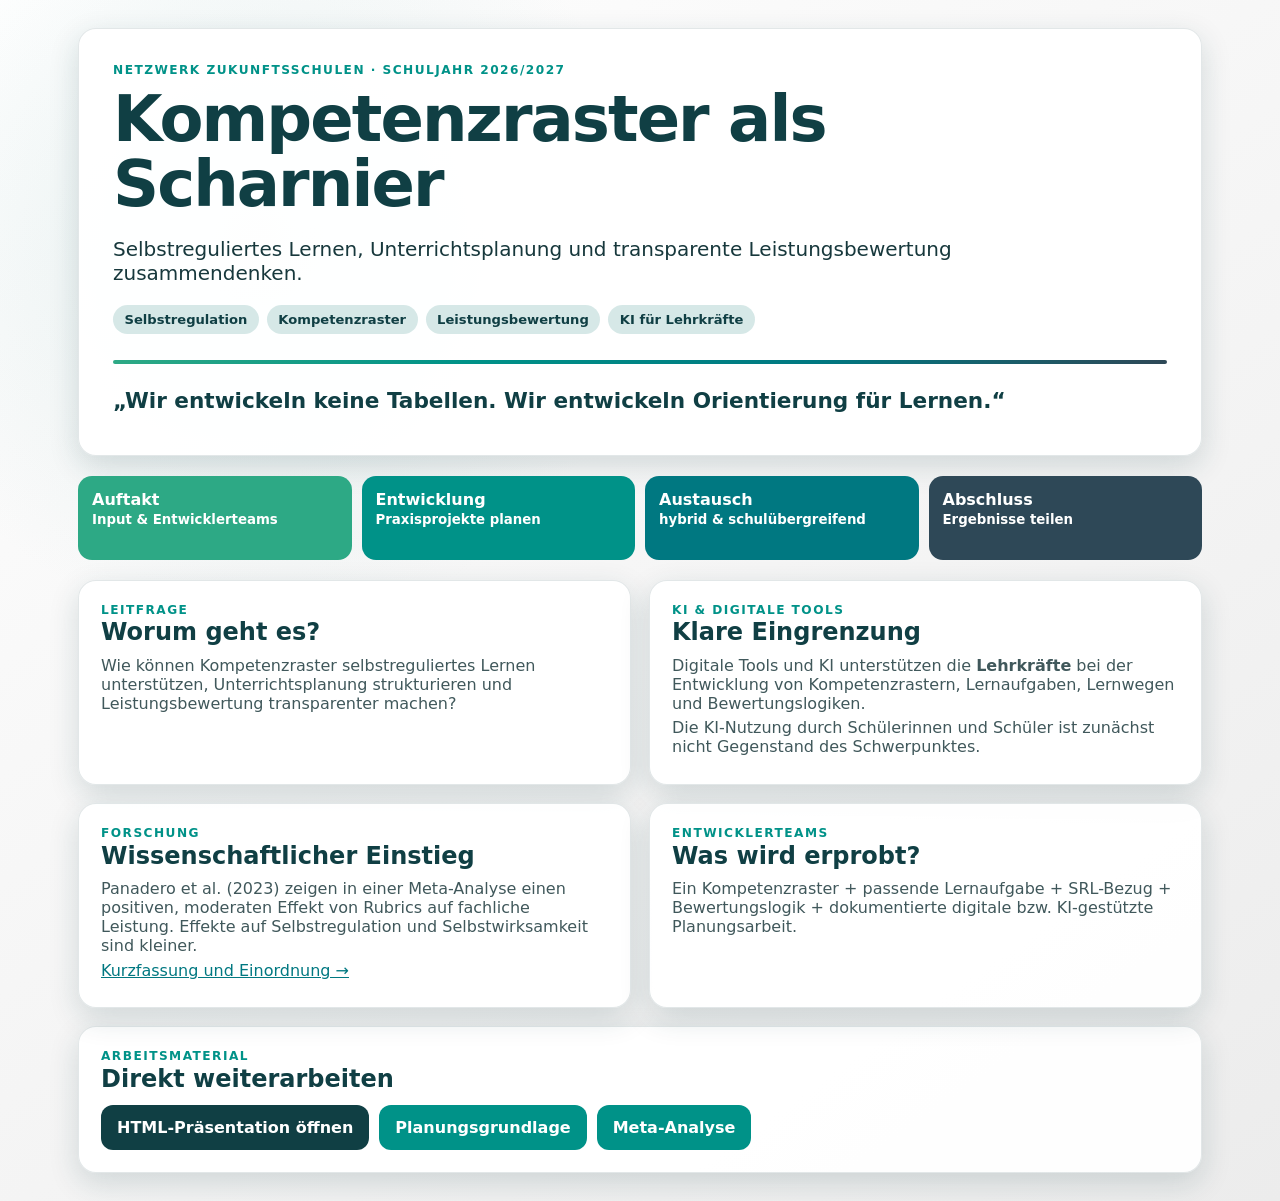
==== 2026-2027/index.html @ 11c79eee "Erstelle Übersichtsseite Netzwerkjahr 2026/27" ====
<!doctype html>
<html lang="de">
<head>
<meta charset="utf-8">
<meta name="viewport" content="width=device-width,initial-scale=1">
<title>Netzwerk Zukunftsschulen · 2026/2027</title>
<link rel="stylesheet" href="assets/netzwerk-2026.css">
<style>
  body{min-height:100vh}
  .hero{padding:34px}
  .grid{display:grid;grid-template-columns:repeat(2,minmax(0,1fr));gap:18px;margin-top:20px}
  .box{padding:22px}
  .box h2{margin:.1rem 0 .6rem;color:var(--nw-petrol)}
  .box p{margin:.35rem 0;color:#40585b}
  .timeline{display:grid;grid-template-columns:repeat(4,1fr);gap:10px;margin-top:20px}
  .step{padding:14px;border-radius:14px;color:white;font-weight:800;min-height:84px}
  .step:nth-child(1){background:var(--nw-green)}
  .step:nth-child(2){background:var(--nw-turquoise)}
  .step:nth-child(3){background:var(--nw-bluepetrol)}
  .step:nth-child(4){background:var(--nw-slate)}
  .quote{font-size:1.35rem;font-weight:900;color:var(--nw-petrol);margin:24px 0 8px}
  @media(max-width:800px){.grid,.timeline{grid-template-columns:1fr}.nw-shell{padding:16px}.hero{padding:24px}}
</style>
</head>
<body>
<main class="nw-shell">
  <section class="nw-card hero">
    <div class="nw-kicker">Netzwerk Zukunftsschulen · Schuljahr 2026/2027</div>
    <h1 class="nw-title" style="font-size:clamp(2rem,5vw,4.2rem);line-height:1.02;margin:.6rem 0 1rem">
      Kompetenzraster als Scharnier
    </h1>
    <p style="font-size:1.25rem;max-width:850px">
      Selbstreguliertes Lernen, Unterrichtsplanung und transparente Leistungsbewertung zusammendenken.
    </p>
    <div style="display:flex;gap:8px;flex-wrap:wrap;margin-top:16px">
      <span class="nw-chip">Selbstregulation</span>
      <span class="nw-chip">Kompetenzraster</span>
      <span class="nw-chip">Leistungsbewertung</span>
      <span class="nw-chip">KI für Lehrkräfte</span>
    </div>
    <hr class="nw-rule" style="margin:26px 0 18px">
    <p class="quote">„Wir entwickeln keine Tabellen. Wir entwickeln Orientierung für Lernen.“</p>
  </section>

  <section class="timeline">
    <div class="step">Auftakt<br><small>Input & Entwicklerteams</small></div>
    <div class="step">Entwicklung<br><small>Praxisprojekte planen</small></div>
    <div class="step">Austausch<br><small>hybrid & schulübergreifend</small></div>
    <div class="step">Abschluss<br><small>Ergebnisse teilen</small></div>
  </section>

  <section class="grid">
    <article class="nw-card box">
      <div class="nw-kicker">Leitfrage</div>
      <h2>Worum geht es?</h2>
      <p>Wie können Kompetenzraster selbstreguliertes Lernen unterstützen, Unterrichtsplanung strukturieren und Leistungsbewertung transparenter machen?</p>
    </article>

    <article class="nw-card box">
      <div class="nw-kicker">KI & digitale Tools</div>
      <h2>Klare Eingrenzung</h2>
      <p>Digitale Tools und KI unterstützen die <strong>Lehrkräfte</strong> bei der Entwicklung von Kompetenzrastern, Lernaufgaben, Lernwegen und Bewertungslogiken.</p>
      <p>Die KI-Nutzung durch Schülerinnen und Schüler ist zunächst nicht Gegenstand des Schwerpunktes.</p>
    </article>

    <article class="nw-card box">
      <div class="nw-kicker">Forschung</div>
      <h2>Wissenschaftlicher Einstieg</h2>
      <p>Panadero et al. (2023) zeigen in einer Meta-Analyse einen positiven, moderaten Effekt von Rubrics auf fachliche Leistung. Effekte auf Selbstregulation und Selbstwirksamkeit sind kleiner.</p>
      <p><a href="quellen/metastudie-rubrics.md">Kurzfassung und Einordnung →</a></p>
    </article>

    <article class="nw-card box">
      <div class="nw-kicker">Entwicklerteams</div>
      <h2>Was wird erprobt?</h2>
      <p>Ein Kompetenzraster + passende Lernaufgabe + SRL-Bezug + Bewertungslogik + dokumentierte digitale bzw. KI-gestützte Planungsarbeit.</p>
    </article>
  </section>

  <section class="nw-card box" style="margin-top:18px">
    <div class="nw-kicker">Arbeitsmaterial</div>
    <h2>Direkt weiterarbeiten</h2>
    <div style="display:flex;gap:10px;flex-wrap:wrap;margin-top:12px">
      <a class="nw-btn" href="praesentationen/01-auftakt-kompetenzraster.html">HTML-Präsentation öffnen</a>
      <a class="nw-btn secondary" href="planung.md">Planungsgrundlage</a>
      <a class="nw-btn secondary" href="quellen/metastudie-rubrics.md">Meta-Analyse</a>
    </div>
  </section>
</main>
</body>
</html>
---- 2026-2027/assets/netzwerk-2026.css ----
:root{
  --nw-petrol:#103F44;
  --nw-petrol-soft:#2B4D4F;
  --nw-green:#2DA985;
  --nw-turquoise:#009288;
  --nw-bluepetrol:#007881;
  --nw-slate:#2E4857;
  --nw-aqua:#A5CCCB;
  --nw-light:#ECECEC;
  --nw-mid:#D1D5D5;
  --nw-white:#FFFFFF;
  --nw-text:#17383C;
  --nw-shadow:rgba(16,63,68,.16);
}
*{box-sizing:border-box}
html,body{margin:0;padding:0}
body{
  font-family:Inter,ui-sans-serif,system-ui,-apple-system,BlinkMacSystemFont,"Segoe UI",sans-serif;
  color:var(--nw-text);
  background:
    radial-gradient(circle at 20% 20%,rgba(165,204,203,.26),transparent 28%),
    linear-gradient(145deg,#fff 0%,var(--nw-light) 100%);
}
a{color:var(--nw-bluepetrol)}
.nw-shell{max-width:1180px;margin:0 auto;padding:28px}
.nw-card{
  background:rgba(255,255,255,.94);
  border:1px solid rgba(16,63,68,.12);
  border-radius:18px;
  box-shadow:0 10px 30px var(--nw-shadow);
}
.nw-kicker{
  text-transform:uppercase;
  letter-spacing:.12em;
  font-weight:800;
  color:var(--nw-turquoise);
  font-size:.76rem;
}
.nw-title{
  color:var(--nw-petrol);
  font-weight:900;
  letter-spacing:-.03em;
}
.nw-accent{color:var(--nw-turquoise)}
.nw-chip{
  display:inline-flex;
  align-items:center;
  padding:.42rem .72rem;
  border-radius:999px;
  background:rgba(165,204,203,.45);
  color:var(--nw-petrol);
  font-weight:800;
  font-size:.82rem;
}
.nw-rule{
  height:4px;
  border:0;
  border-radius:999px;
  background:linear-gradient(90deg,var(--nw-green),var(--nw-turquoise),var(--nw-bluepetrol),var(--nw-slate));
}
.nw-btn{
  display:inline-flex;
  align-items:center;
  gap:.5rem;
  text-decoration:none;
  background:var(--nw-petrol);
  color:white;
  border-radius:12px;
  padding:.8rem 1rem;
  font-weight:800;
}
.nw-btn.secondary{background:var(--nw-turquoise)}
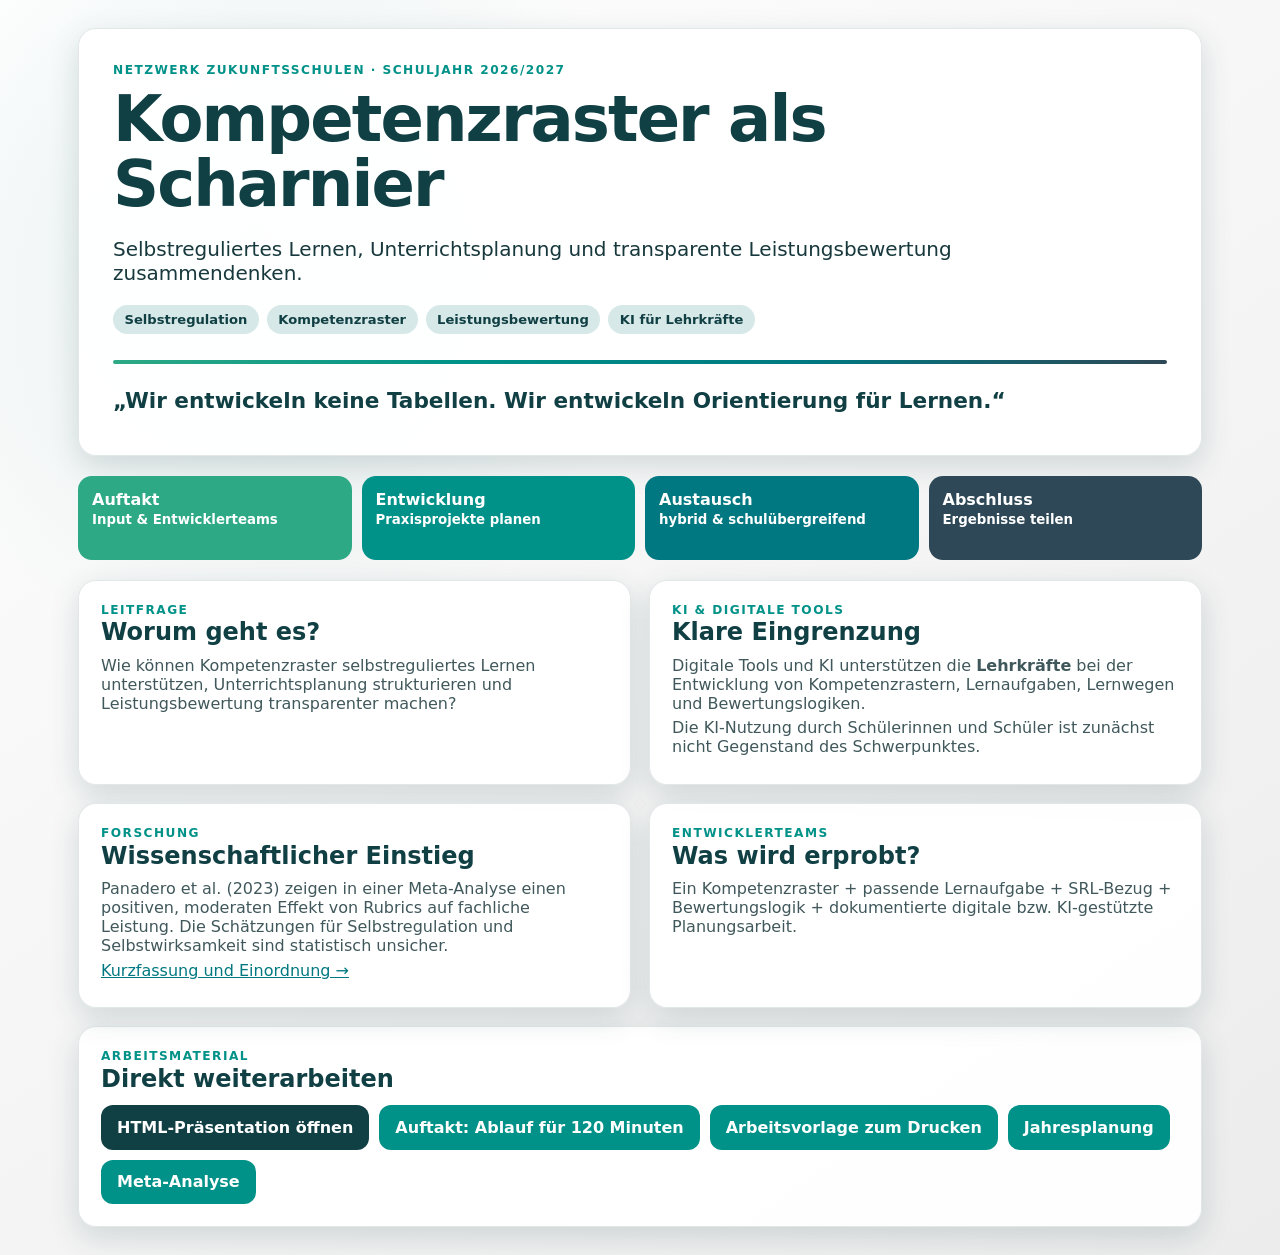
==== commit fbb176d8: "Entwurf für Netzwerkauftakt 2026/2027 auf 120 Minuten ausrichten" ====
--- a/2026-2027/index.html
+++ b/2026-2027/index.html
@@ -66,7 +66,7 @@
     <article class="nw-card box">
       <div class="nw-kicker">Forschung</div>
       <h2>Wissenschaftlicher Einstieg</h2>
-      <p>Panadero et al. (2023) zeigen in einer Meta-Analyse einen positiven, moderaten Effekt von Rubrics auf fachliche Leistung. Effekte auf Selbstregulation und Selbstwirksamkeit sind kleiner.</p>
+      <p>Panadero et al. (2023) zeigen in einer Meta-Analyse einen positiven, moderaten Effekt von Rubrics auf fachliche Leistung. Die Schätzungen für Selbstregulation und Selbstwirksamkeit sind statistisch unsicher.</p>
       <p><a href="quellen/metastudie-rubrics.md">Kurzfassung und Einordnung →</a></p>
     </article>
 
@@ -82,7 +82,9 @@
     <h2>Direkt weiterarbeiten</h2>
     <div style="display:flex;gap:10px;flex-wrap:wrap;margin-top:12px">
       <a class="nw-btn" href="praesentationen/01-auftakt-kompetenzraster.html">HTML-Präsentation öffnen</a>
-      <a class="nw-btn secondary" href="planung.md">Planungsgrundlage</a>
+      <a class="nw-btn secondary" href="auftakt-120-minuten.md">Auftakt: Ablauf für 120 Minuten</a>
+      <a class="nw-btn secondary" href="materialien/auftakt-arbeitsvorlage.html">Arbeitsvorlage zum Drucken</a>
+      <a class="nw-btn secondary" href="planung.md">Jahresplanung</a>
       <a class="nw-btn secondary" href="quellen/metastudie-rubrics.md">Meta-Analyse</a>
     </div>
   </section>
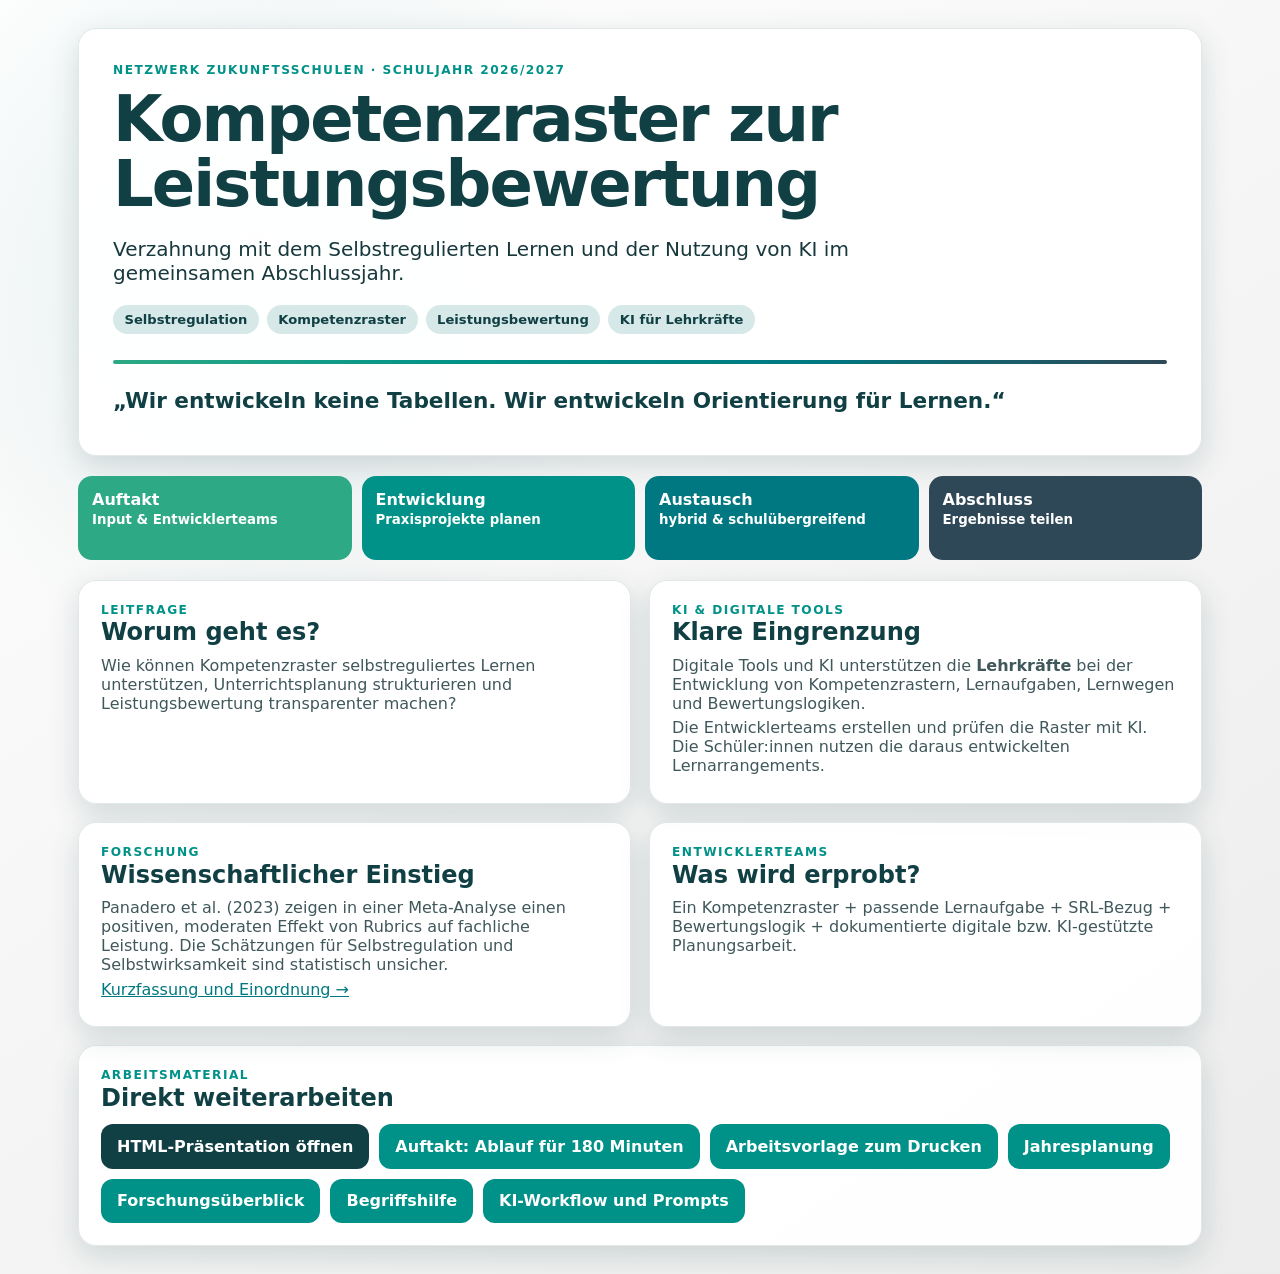
==== commit 3837dc55: "Abschlussjahr mit KI-Werkstatt und Austausch auf 180 Minuten ausrichten" ====
--- a/2026-2027/index.html
+++ b/2026-2027/index.html
@@ -27,10 +27,10 @@
   <section class="nw-card hero">
     <div class="nw-kicker">Netzwerk Zukunftsschulen · Schuljahr 2026/2027</div>
     <h1 class="nw-title" style="font-size:clamp(2rem,5vw,4.2rem);line-height:1.02;margin:.6rem 0 1rem">
-      Kompetenzraster als Scharnier
+      Kompetenzraster zur Leistungsbewertung
     </h1>
     <p style="font-size:1.25rem;max-width:850px">
-      Selbstreguliertes Lernen, Unterrichtsplanung und transparente Leistungsbewertung zusammendenken.
+      Verzahnung mit dem Selbstregulierten Lernen und der Nutzung von KI im gemeinsamen Abschlussjahr.
     </p>
     <div style="display:flex;gap:8px;flex-wrap:wrap;margin-top:16px">
       <span class="nw-chip">Selbstregulation</span>
@@ -60,7 +60,7 @@
       <div class="nw-kicker">KI & digitale Tools</div>
       <h2>Klare Eingrenzung</h2>
       <p>Digitale Tools und KI unterstützen die <strong>Lehrkräfte</strong> bei der Entwicklung von Kompetenzrastern, Lernaufgaben, Lernwegen und Bewertungslogiken.</p>
-      <p>Die KI-Nutzung durch Schülerinnen und Schüler ist zunächst nicht Gegenstand des Schwerpunktes.</p>
+      <p>Die Entwicklerteams erstellen und prüfen die Raster mit KI. Die Schüler:innen nutzen die daraus entwickelten Lernarrangements.</p>
     </article>
 
     <article class="nw-card box">
@@ -82,10 +82,12 @@
     <h2>Direkt weiterarbeiten</h2>
     <div style="display:flex;gap:10px;flex-wrap:wrap;margin-top:12px">
       <a class="nw-btn" href="praesentationen/01-auftakt-kompetenzraster.html">HTML-Präsentation öffnen</a>
-      <a class="nw-btn secondary" href="auftakt-120-minuten.md">Auftakt: Ablauf für 120 Minuten</a>
+      <a class="nw-btn secondary" href="auftakt-180-minuten.md">Auftakt: Ablauf für 180 Minuten</a>
       <a class="nw-btn secondary" href="materialien/auftakt-arbeitsvorlage.html">Arbeitsvorlage zum Drucken</a>
       <a class="nw-btn secondary" href="planung.md">Jahresplanung</a>
-      <a class="nw-btn secondary" href="quellen/metastudie-rubrics.md">Meta-Analyse</a>
+      <a class="nw-btn secondary" href="quellen/forschungsbasis-auftakt.md">Forschungsüberblick</a>
+      <a class="nw-btn secondary" href="materialien/begriffshilfe.md">Begriffshilfe</a>
+      <a class="nw-btn secondary" href="materialien/ki-workflow.md">KI-Workflow und Prompts</a>
     </div>
   </section>
 </main>
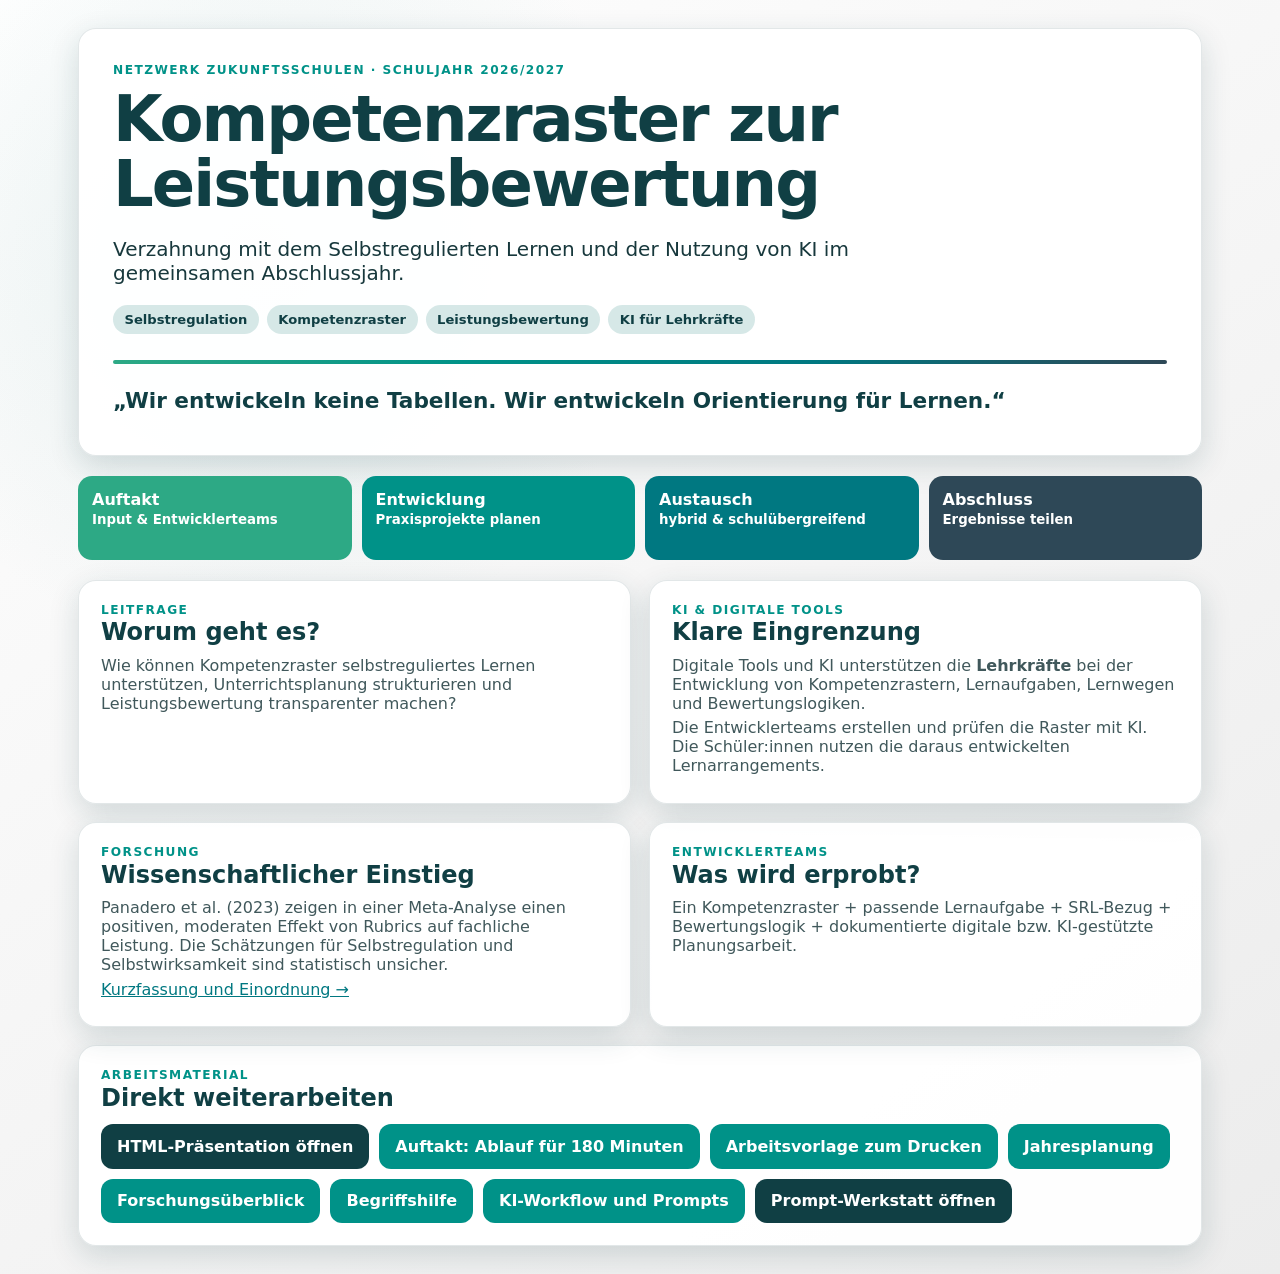
==== commit 9d4ef199: "Link competency prompt builder" ====
--- a/2026-2027/index.html
+++ b/2026-2027/index.html
@@ -88,8 +88,9 @@
       <a class="nw-btn secondary" href="quellen/forschungsbasis-auftakt.md">Forschungsüberblick</a>
       <a class="nw-btn secondary" href="materialien/begriffshilfe.md">Begriffshilfe</a>
       <a class="nw-btn secondary" href="materialien/ki-workflow.md">KI-Workflow und Prompts</a>
+      <a class="nw-btn" href="tools/kompetenzraster-prompt.html">Prompt-Werkstatt öffnen</a>
     </div>
   </section>
 </main>
 </body>
-</html>+</html>
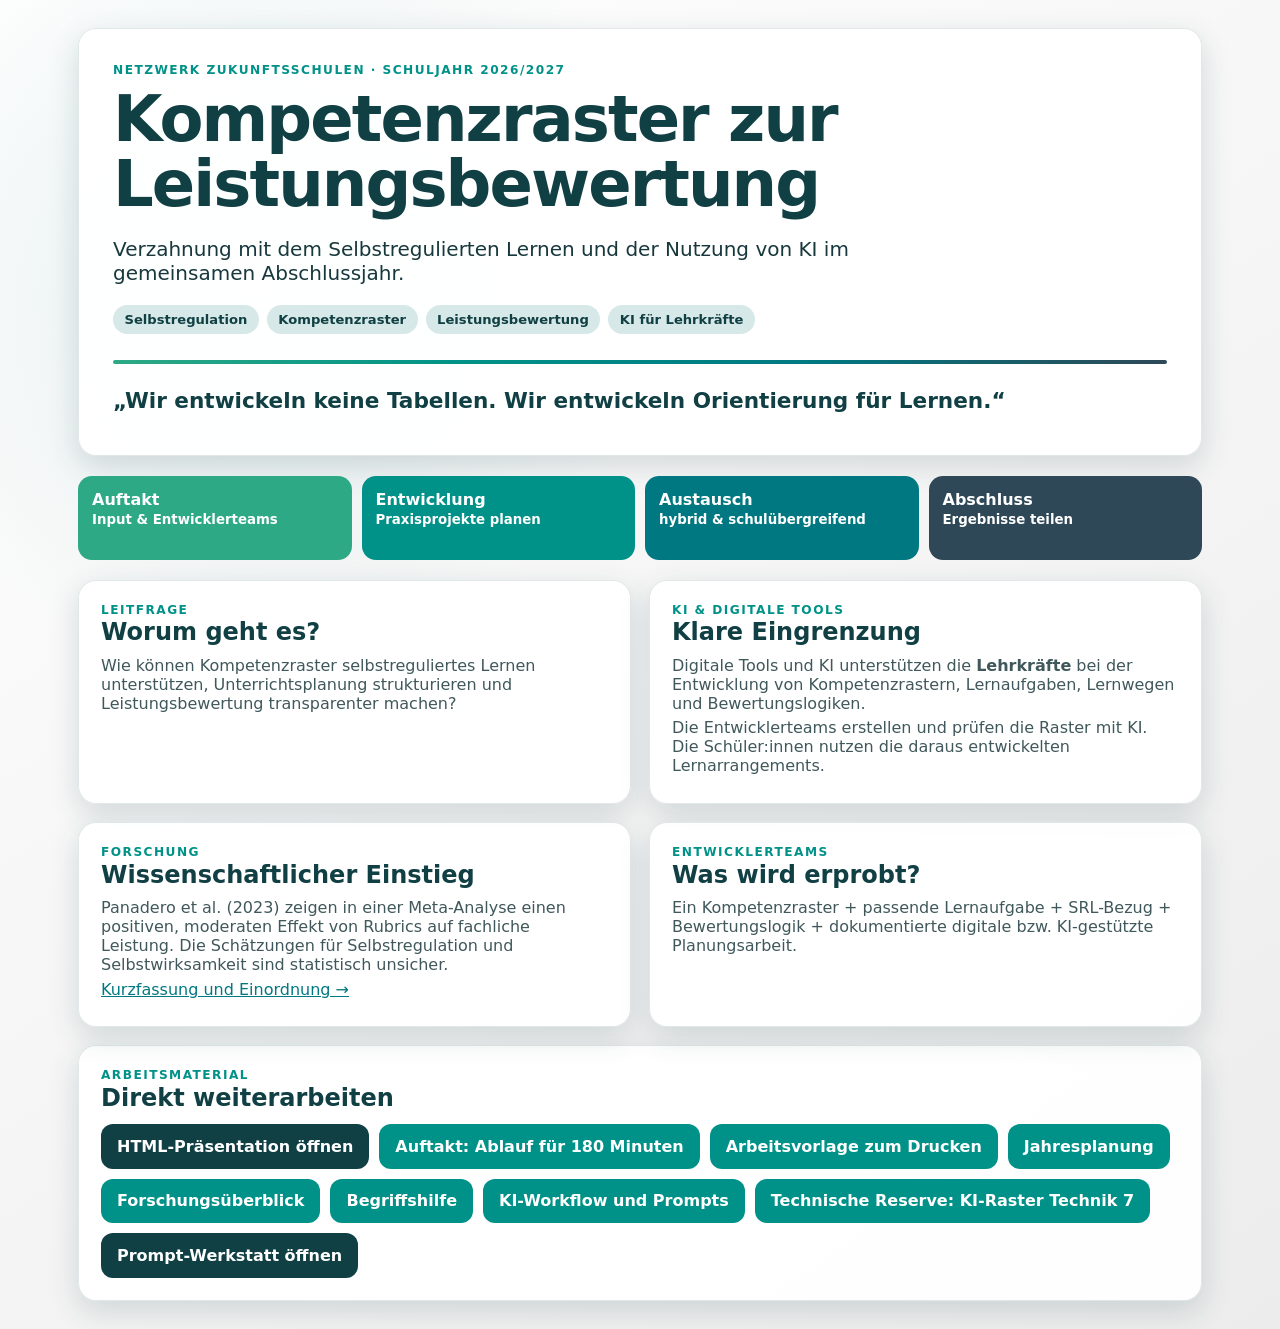
==== commit 936a34c2: "Auftakt 19.11.: technische Reserve, TaskCards-Platzhalter, Aufräumen - Technische Reserve: echte KI-" ====
--- a/2026-2027/index.html
+++ b/2026-2027/index.html
@@ -88,6 +88,7 @@
       <a class="nw-btn secondary" href="quellen/forschungsbasis-auftakt.md">Forschungsüberblick</a>
       <a class="nw-btn secondary" href="materialien/begriffshilfe.md">Begriffshilfe</a>
       <a class="nw-btn secondary" href="materialien/ki-workflow.md">KI-Workflow und Prompts</a>
+      <a class="nw-btn secondary" href="materialien/ki-reserve-technik7.md">Technische Reserve: KI-Raster Technik 7</a>
       <a class="nw-btn" href="tools/kompetenzraster-prompt.html">Prompt-Werkstatt öffnen</a>
     </div>
   </section>
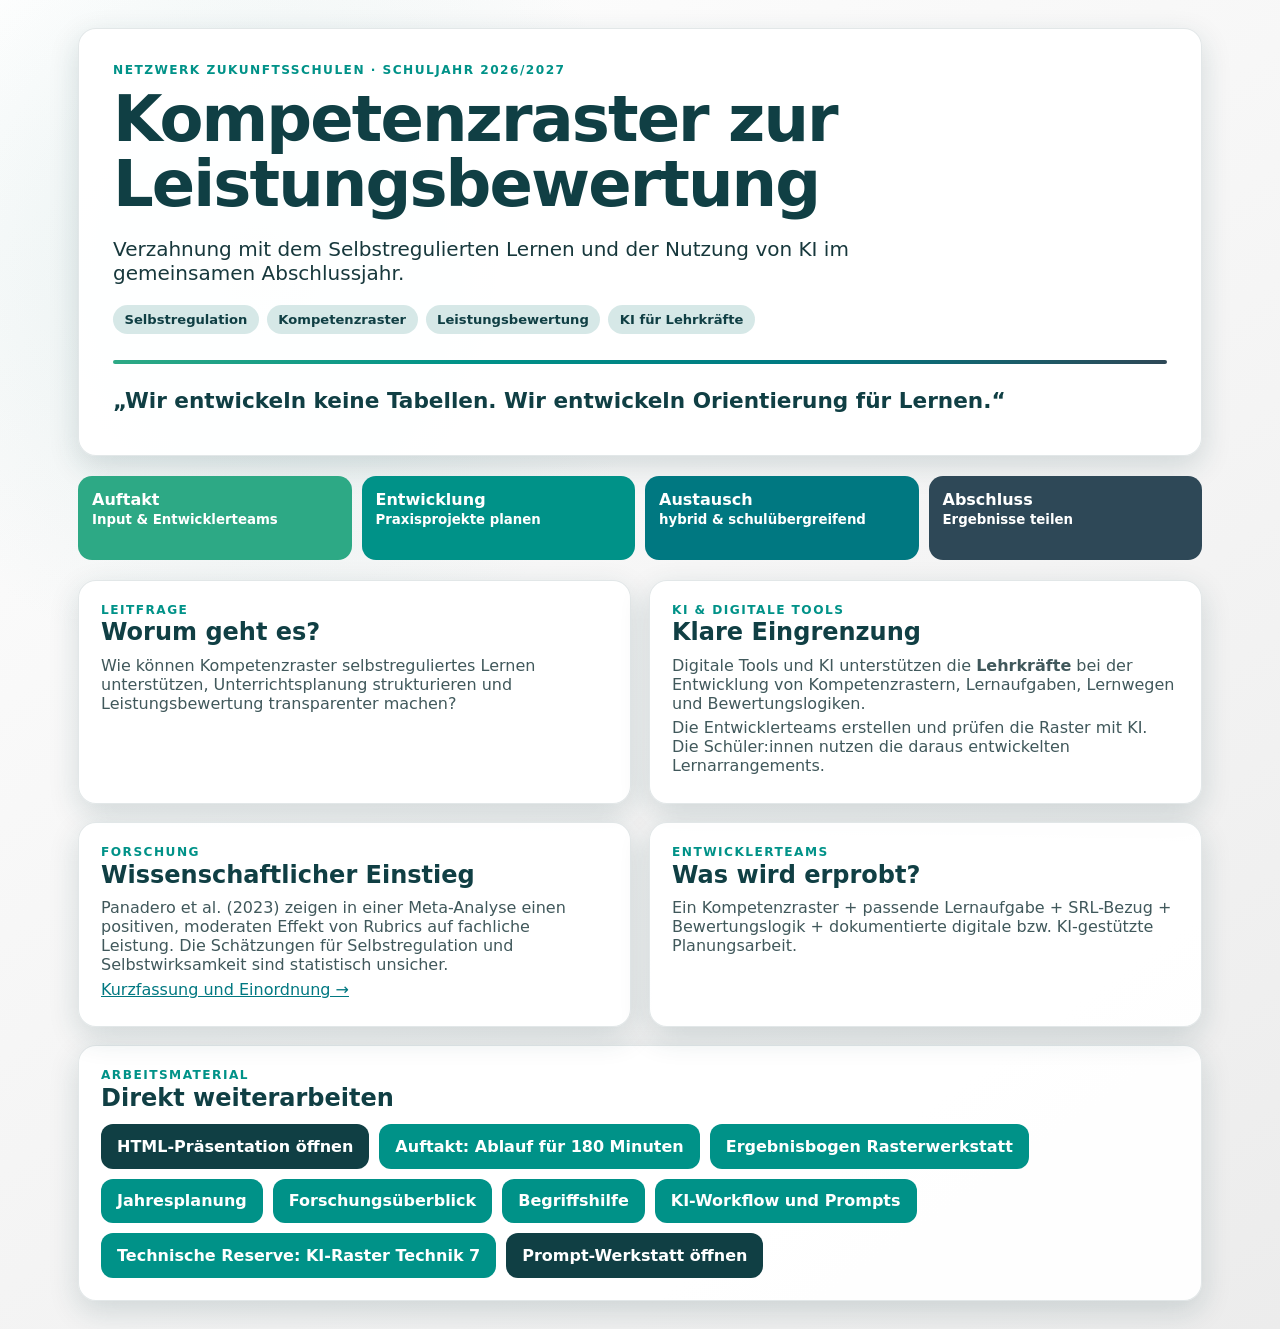
==== commit 8873f845: "Ergebnisbogen Rasterwerkstatt ersetzt die mehrseitige Arbeitsvorlage - Eine Seite für die lange Team" ====
--- a/2026-2027/index.html
+++ b/2026-2027/index.html
@@ -83,7 +83,7 @@
     <div style="display:flex;gap:10px;flex-wrap:wrap;margin-top:12px">
       <a class="nw-btn" href="praesentationen/01-auftakt-kompetenzraster.html">HTML-Präsentation öffnen</a>
       <a class="nw-btn secondary" href="auftakt-180-minuten.md">Auftakt: Ablauf für 180 Minuten</a>
-      <a class="nw-btn secondary" href="materialien/auftakt-arbeitsvorlage.html">Arbeitsvorlage zum Drucken</a>
+      <a class="nw-btn secondary" href="materialien/Ergebnisbogen-Rasterwerkstatt.pdf">Ergebnisbogen Rasterwerkstatt</a>
       <a class="nw-btn secondary" href="planung.md">Jahresplanung</a>
       <a class="nw-btn secondary" href="quellen/forschungsbasis-auftakt.md">Forschungsüberblick</a>
       <a class="nw-btn secondary" href="materialien/begriffshilfe.md">Begriffshilfe</a>
